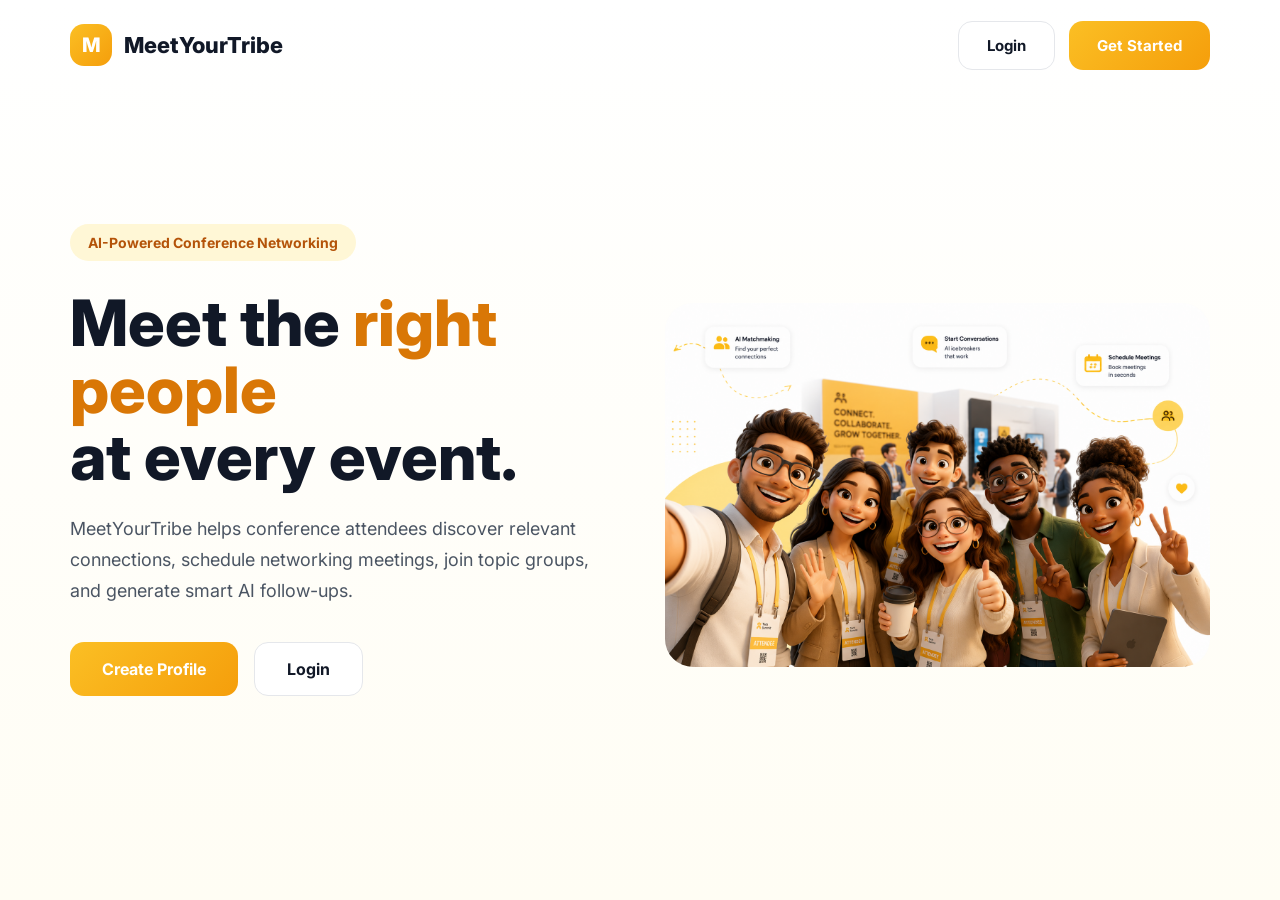
==== static/landing.html @ 4b5da033 "Add files via upload" ====
<!DOCTYPE html>
<html lang="en">
<head>
    <meta charset="UTF-8">
    <meta name="viewport" content="width=device-width, initial-scale=1.0">
    <title>MeetYourTribe</title>

    <link rel="stylesheet" href="/static/css/auth.css">
    <link href="https://fonts.googleapis.com/css2?family=Inter:wght@400;500;600;700;800&display=swap" rel="stylesheet">
</head>
<body>

<div class="landing-page">

    <header class="landing-header">
        <div class="brand">
            <div class="logo-icon">M</div>
            <span>MeetYourTribe</span>
        </div>

        <div class="header-actions">
            <a href="/login" class="secondary-btn">Login</a>
            <a href="/signup" class="primary-btn">Get Started</a>
        </div>
    </header>

    <section class="hero-section">

        <div class="hero-left">
            <div class="hero-badge">
                AI-Powered Conference Networking
            </div>

            <h1>
                Meet the <span>right people</span><br>
                at every event.
            </h1>

            <p>
                MeetYourTribe helps conference attendees discover relevant connections,
                schedule networking meetings, join topic groups, and generate smart AI follow-ups.
            </p>

            <div class="hero-buttons">
                <a href="/signup" class="primary-btn large-btn">Create Profile</a>
                <a href="/login" class="secondary-btn large-btn">Login</a>
            </div>
        </div>

        <div class="hero-right">
            <img src="/static/assets/hero.png" alt="Conference Networking">
        </div>

    </section>

</div>

</body>
</html>
---- static/css/auth.css ----
* {
    margin: 0;
    padding: 0;
    box-sizing: border-box;
}

body {
    font-family: 'Inter', sans-serif;
    background: #ffffff;
    color: #111827;
}

/* LANDING PAGE */

.landing-page {
    min-height: 100vh;
    background: linear-gradient(180deg, #ffffff 0%, #fffdf4 100%);
}

.landing-header {
    height: 90px;
    padding: 0 70px;
    display: flex;
    align-items: center;
    justify-content: space-between;
}

.brand {
    display: flex;
    align-items: center;
    gap: 12px;
    font-size: 22px;
    font-weight: 800;
    color: #111827;
}

.logo-icon {
    width: 42px;
    height: 42px;
    border-radius: 14px;
    background: linear-gradient(135deg, #fbbf24, #f59e0b);
    color: white;
    display: flex;
    align-items: center;
    justify-content: center;
    font-weight: 800;
    font-size: 20px;
}

.logo-icon img {
    width: 28px;
    height: 28px;
    object-fit: contain;
}

.header-actions {
    display: flex;
    gap: 14px;
}

.hero-section {
    min-height: calc(100vh - 90px);
    display: flex;
    align-items: center;
    justify-content: space-between;
    padding: 40px 70px 60px;
    gap: 50px;
}

.hero-left {
    flex: 1;
    max-width: 820px;
}

.hero-badge {
    display: inline-block;
    padding: 10px 18px;
    background: #fff7d6;
    color: #b45309;
    border-radius: 999px;
    font-size: 14px;
    font-weight: 700;
    margin-bottom: 28px;
}

.hero-left h1 {
    font-size: 64px;
    line-height: 1.05;
    font-weight: 800;
    margin-bottom: 24px;
}

.hero-left h1 span {
    color: #d97706;
}

.hero-left p {
    font-size: 18px;
    line-height: 1.7;
    color: #4b5563;
    margin-bottom: 36px;
}

.hero-buttons {
    display: flex;
    gap: 16px;
    margin-bottom: 50px;
}

.primary-btn,
.secondary-btn {
    border: none;
    text-decoration: none;
    cursor: pointer;
    padding: 14px 28px;
    border-radius: 14px;
    font-size: 15px;
    font-weight: 700;
    transition: 0.25s ease;
    display: inline-flex;
    align-items: center;
    justify-content: center;
}

.primary-btn {
    background: linear-gradient(135deg, #fbbf24, #f59e0b);
    color: white;
}

.primary-btn:hover {
    transform: translateY(-2px);
}

.secondary-btn {
    background: white;
    border: 1px solid #e5e7eb;
    color: #111827;
}

.secondary-btn:hover {
    background: #f9fafb;
}

.large-btn {
    padding: 16px 32px;
    font-size: 16px;
}

.feature-strip {
    display: flex;
    gap: 18px;
}

.feature-box {
    background: white;
    border: 1px solid #f3f4f6;
    border-radius: 20px;
    padding: 22px;
    box-shadow: 0 10px 30px rgba(0, 0, 0, 0.04);
    flex: 1;
}

.feature-box h3 {
    font-size: 16px;
    margin-bottom: 8px;
}

.feature-box p {
    font-size: 14px;
    margin: 0;
    color: #6b7280;
}

.hero-right {
    flex: 1;
    display: flex;
    justify-content: center;
}

.hero-right img {
    width: 100%;
    max-width: 620px;
    border-radius: 28px;
}

/* AUTH */

.auth-page {
    min-height: 100vh;
    background: linear-gradient(180deg, #ffffff 0%, #fffdf6 100%);
    display: flex;
    align-items: center;
    justify-content: center;
    padding: 40px;
}

.auth-container {
    width: 900px;
    background: white;
    border-radius: 30px;
    padding: 50px;
    box-shadow: 0 20px 60px rgba(0, 0, 0, 0.08);
}

.auth-left {
    width: 100%;
}

.auth-subtitle {
    margin-top: 30px;
    color: #d97706;
    font-weight: 700;
    font-size: 13px;
    letter-spacing: 1.5px;
}

.auth-title {
    font-size: 48px;
    font-weight: 800;
    line-height: 1.1;
    margin-top: 18px;
}

.auth-title span {
    color: #d97706;
}

.auth-description {
    margin-top: 18px;
    color: #6b7280;
    font-size: 16px;
    line-height: 1.7;
}

.auth-switch {
    margin-top: 20px;
    font-size: 15px;
    color: #6b7280;
}

.auth-switch a {
    color: #d97706;
    text-decoration: none;
    font-weight: 700;
}

.auth-form {
    margin-top: 30px;
}

.form-row {
    display: flex;
    gap: 18px;
}

.input-group {
    flex: 1;
    margin-bottom: 18px;
}

.input-group input,
.input-group textarea {
    width: 100%;
    border: 1px solid #e5e7eb;
    background: #fff;
    border-radius: 16px;
    padding: 16px 18px;
    font-size: 15px;
    font-family: inherit;
    outline: none;
    transition: 0.2s ease;
}

.input-group input:focus,
.input-group textarea:focus {
    border-color: #f59e0b;
    box-shadow: 0 0 0 4px rgba(251, 191, 36, 0.15);
}

.input-group textarea {
    resize: vertical;
    min-height: 120px;
}

.button-row {
    display: flex;
    gap: 16px;
    margin-top: 10px;
}

.button-row .primary-btn,
.button-row .secondary-btn {
    flex: 1;
}

@media (max-width: 1000px) {
    .hero-section {
        flex-direction: column;
        text-align: center;
    }

    .feature-strip {
        flex-direction: column;
    }

    .hero-left h1 {
        font-size: 48px;
    }

    .auth-container {
        width: 100%;
    }

    .form-row {
        flex-direction: column;
        gap: 0;
    }

    .button-row {
        flex-direction: column;
    }
}
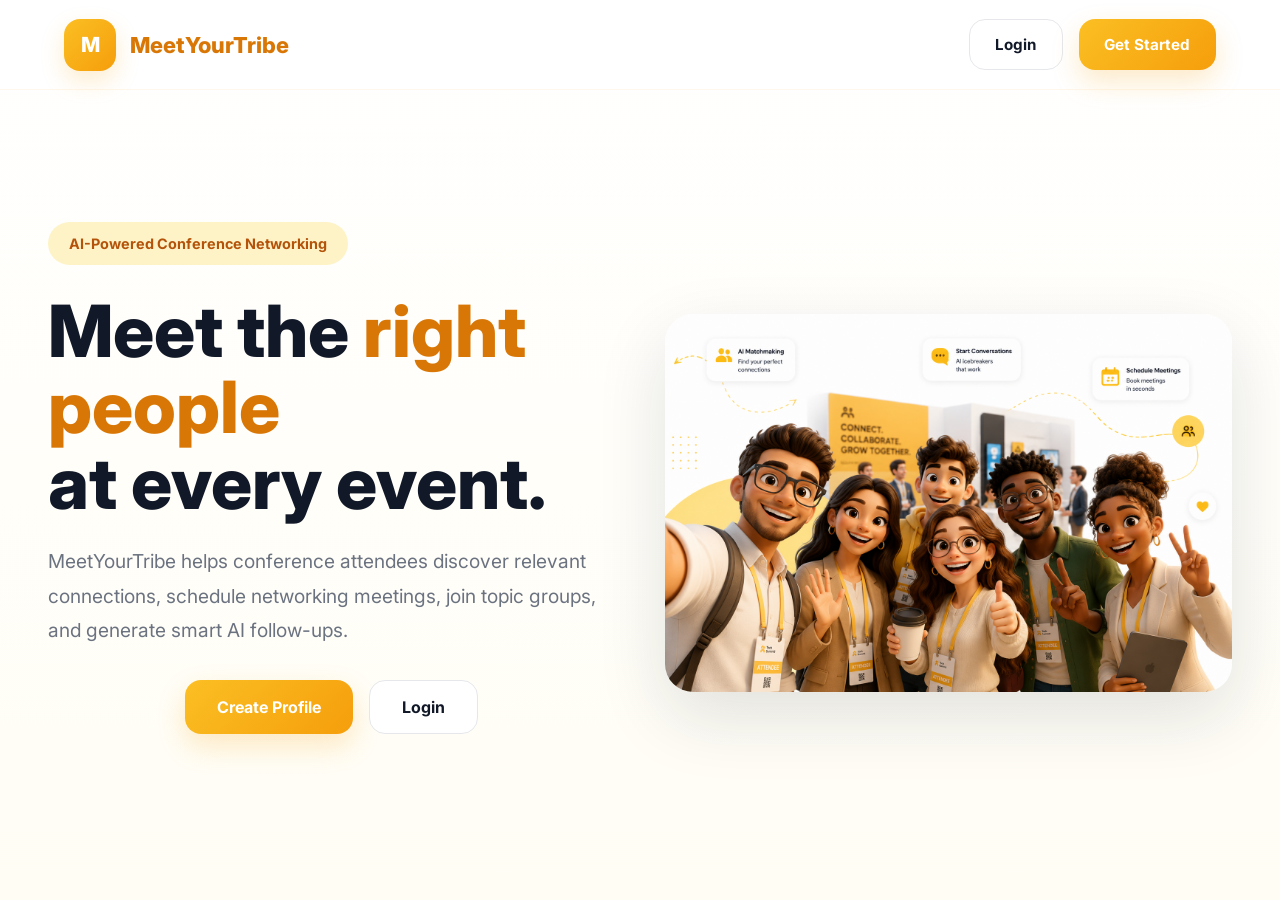
==== commit c690f000: "Add files via upload" ====
--- a/static/landing.html
+++ b/static/landing.html
@@ -6,6 +6,7 @@
     <title>MeetYourTribe</title>
 
     <link rel="stylesheet" href="/static/css/auth.css">
+    <link rel="stylesheet" href="/static/css/landing.css">
     <link href="https://fonts.googleapis.com/css2?family=Inter:wght@400;500;600;700;800&display=swap" rel="stylesheet">
 </head>
 <body>
--- a/static/css/landing.css
+++ b/static/css/landing.css
@@ -0,0 +1,268 @@
+* {
+    margin: 0;
+    padding: 0;
+    box-sizing: border-box;
+}
+
+body {
+    font-family: 'Inter', sans-serif;
+    background: linear-gradient(180deg, #fffdf7 0%, #f8fafc 100%);
+    color: #111827;
+    min-height: 100vh;
+    overflow-x: hidden;
+}
+
+a {
+    text-decoration: none;
+}
+
+.landing-page {
+    min-height: 100vh;
+    display: flex;
+    flex-direction: column;
+}
+
+/* HEADER */
+
+.landing-header {
+    width: 100%;
+    padding: 1.5rem 4rem;
+    display: flex;
+    justify-content: space-between;
+    align-items: center;
+    background: rgba(255, 255, 255, 0.88);
+    backdrop-filter: blur(14px);
+    border-bottom: 1px solid rgba(245, 158, 11, 0.08);
+    position: sticky;
+    top: 0;
+    z-index: 100;
+}
+
+.brand {
+    display: flex;
+    align-items: center;
+    gap: 0.9rem;
+}
+
+.logo-icon {
+    width: 52px;
+    height: 52px;
+    border-radius: 16px;
+    background: linear-gradient(135deg, #fbbf24 0%, #f59e0b 100%);
+    color: white;
+    display: flex;
+    align-items: center;
+    justify-content: center;
+    font-size: 1.3rem;
+    font-weight: 800;
+    box-shadow: 0 10px 24px rgba(245, 158, 11, 0.2);
+}
+
+.logo-icon img {
+    width: 28px;
+    height: 28px;
+    object-fit: contain;
+}
+
+.brand h2 {
+    font-size: 1.4rem;
+    font-weight: 800;
+    color: #111827;
+}
+
+.brand span {
+    color: #d97706;
+}
+
+.header-actions {
+    display: flex;
+    gap: 1rem;
+}
+
+.primary-btn,
+.secondary-btn {
+    padding: 0.95rem 1.6rem;
+    border-radius: 16px;
+    font-size: 0.95rem;
+    font-weight: 700;
+    cursor: pointer;
+    transition: all 0.2s ease;
+    border: none;
+    display: inline-flex;
+    align-items: center;
+    justify-content: center;
+}
+
+.primary-btn {
+    background: linear-gradient(135deg, #fbbf24 0%, #f59e0b 100%);
+    color: white;
+    box-shadow: 0 12px 28px rgba(245, 158, 11, 0.22);
+}
+
+.primary-btn:hover {
+    transform: translateY(-2px);
+}
+
+.secondary-btn {
+    background: white;
+    border: 1px solid #e5e7eb;
+    color: #111827;
+}
+
+.secondary-btn:hover {
+    background: #fff7ed;
+}
+
+/* HERO */
+
+.hero-section {
+    min-height: calc(100vh - 90px);
+    padding: 2rem 3rem 1rem;
+    display: flex;
+    align-items: center;
+    justify-content: center;
+}
+
+.hero-left {
+    max-width: 700px;
+    width: 100%;
+}
+
+.hero-badge {
+    display: inline-block;
+    padding: 0.8rem 1.3rem;
+    background: #fef3c7;
+    color: #b45309;
+    border-radius: 999px;
+    font-size: 0.9rem;
+    font-weight: 700;
+    margin-bottom: 1.8rem;
+}
+
+.hero-left h1 {
+    font-size: 4.5rem;
+    line-height: 1.05;
+    font-weight: 800;
+    color: #111827;
+    margin-bottom: 1.5rem;
+}
+
+.hero-left h1 span {
+    color: #d97706;
+}
+
+.hero-left p {
+    font-size: 1.2rem;
+    line-height: 1.8;
+    color: #6b7280;
+    max-width: 760px;
+    margin: 0 auto 2rem;
+}
+
+.hero-buttons {
+    display: flex;
+    justify-content: center;
+    gap: 1rem;
+    flex-wrap: wrap;
+}
+
+.large-btn {
+    padding: 1rem 2rem;
+    font-size: 1rem;
+}
+
+/* IMAGE */
+
+.hero-right {
+    flex: 1;
+    display: flex;
+    justify-content: center;
+    align-items: center;
+}
+
+.hero-right img {
+    width: min(100%, 900px);
+    height: latest;
+    display: block;
+    border-radius: 28px;
+    box-shadow: 0 25px 70px rgba(15, 23, 42, 0.12);
+}
+
+/* FEATURES */
+
+.feature-strip {
+    display: flex;
+    justify-content: center;
+    gap: 1.2rem;
+    flex-wrap: wrap;
+    margin-top: 1rem;
+}
+
+.feature-box {
+    background: white;
+    border: 1px solid rgba(245, 158, 11, 0.08);
+    border-radius: 20px;
+    padding: 1.4rem;
+    min-width: 240px;
+    box-shadow: 0 12px 28px rgba(15, 23, 42, 0.06);
+}
+
+.feature-box h3 {
+    font-size: 1rem;
+    color: #111827;
+    margin-bottom: 0.4rem;
+}
+
+.feature-box p {
+    font-size: 0.9rem;
+    color: #6b7280;
+    line-height: 1.6;
+}
+
+/* RESPONSIVE */
+
+@media (max-width: 1024px) {
+    .landing-header {
+        padding: 1.2rem 2rem;
+    }
+
+    .hero-left h1 {
+        font-size: 3.4rem;
+    }
+}
+
+@media (max-width: 768px) {
+    .landing-header {
+        flex-direction: column;
+        gap: 1rem;
+    }
+
+    .hero-left h1 {
+        font-size: 2.6rem;
+    }
+
+    .hero-left p {
+        font-size: 1rem;
+    }
+
+    .hero-buttons {
+        flex-direction: column;
+        align-items: center;
+    }
+
+    .primary-btn,
+    .secondary-btn {
+        width: 100%;
+        max-width: 320px;
+    }
+
+    .feature-strip {
+        flex-direction: column;
+        align-items: center;
+    }
+
+    .feature-box {
+        width: 100%;
+        max-width: 360px;
+    }
+}
